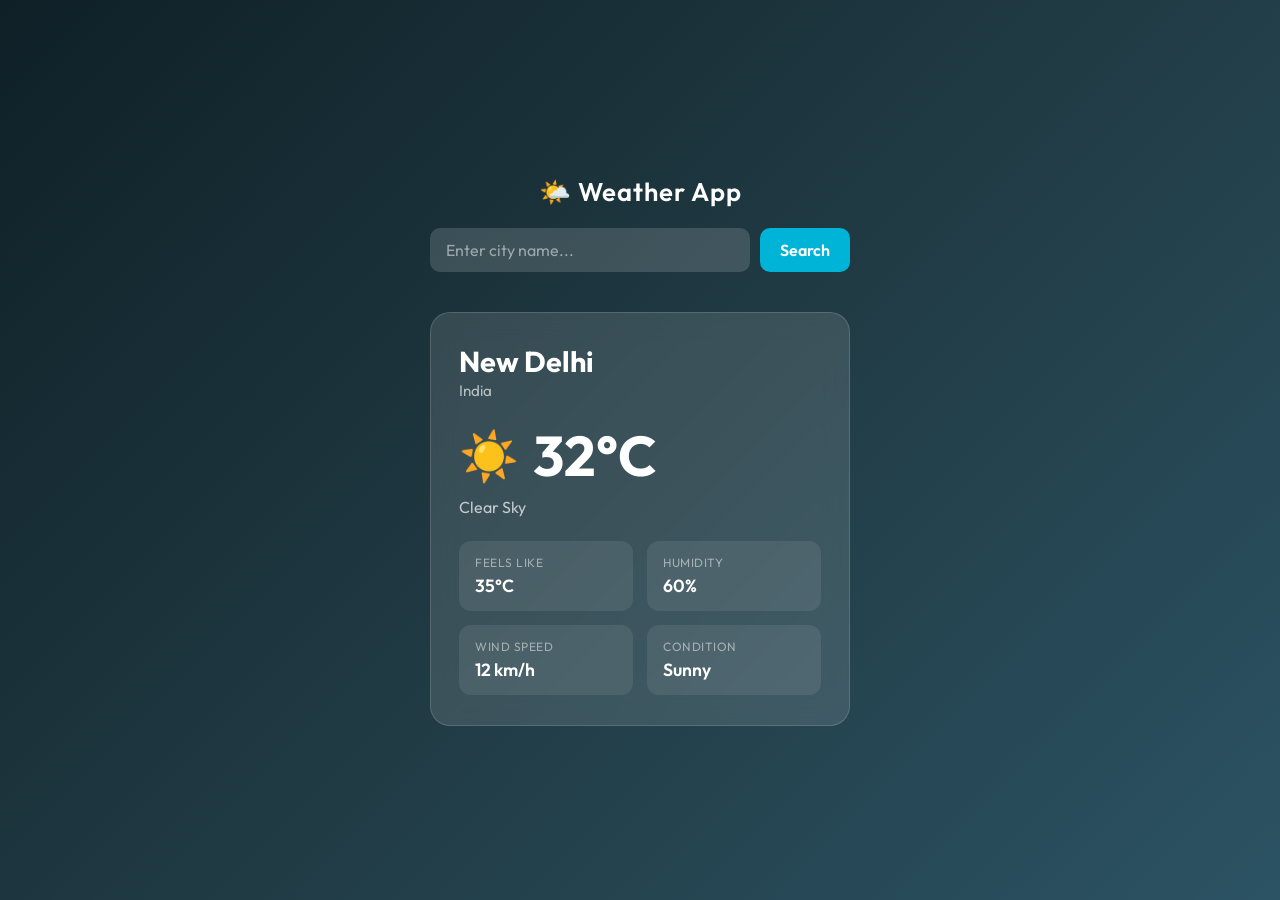
==== index.html @ d6cdc062 "Rename to index.html" ====
<!DOCTYPE html>
<html lang="en">
<head>
  <meta charset="UTF-8" />
  <meta name="viewport" content="width=device-width, initial-scale=1.0" />
  <title>Weather App</title>
  <link rel="preconnect" href="https://fonts.googleapis.com" />
  <link rel="preconnect" href="https://fonts.gstatic.com" crossorigin />
  <link href="https://fonts.googleapis.com/css2?family=Outfit:wght@400;500;600;700&display=swap" rel="stylesheet" />
  <link rel="stylesheet" href="style.css" />
</head>
<body>

  <div class="container">
    <h1 class="app-title">🌤️ Weather App</h1>

    <!-- Search Box -->
    <div class="search-box">
      <input
        type="text"
        id="cityInput"
        placeholder="Enter city name..."
        autocomplete="off"
      />
      <button id="searchBtn">Search</button>
    </div>

    <!-- Error Message -->
    <p class="error-msg" id="errorMsg"></p>

    <!-- Weather Card -->
    <div class="weather-card" id="weatherCard">

      <!-- City Info -->
      <div class="city-info">
        <h2 id="cityName">New Delhi</h2>
        <p id="countryName">India</p>
      </div>

      <!-- Temperature -->
      <div class="temp-box">
        <span id="weatherIcon">☀️</span>
        <h1 id="temperature">32°C</h1>
      </div>

      <!-- Description -->
      <p id="description">Clear Sky</p>

      <!-- Details Grid -->
      <div class="details-grid">
        <div class="detail-item">
          <span class="label">Feels Like</span>
          <span id="feelsLike">35°C</span>
        </div>
        <div class="detail-item">
          <span class="label">Humidity</span>
          <span id="humidity">60%</span>
        </div>
        <div class="detail-item">
          <span class="label">Wind Speed</span>
          <span id="windSpeed">12 km/h</span>
        </div>
        <div class="detail-item">
          <span class="label">Condition</span>
          <span id="condition">Sunny</span>
        </div>
      </div>

    </div>
  </div>

  <script src="script.js"></script>
</body>
</html>
---- style.css ----
* {
  margin: 0;
  padding: 0;
  box-sizing: border-box;
}

body {
  font-family: 'Outfit', sans-serif;
  background: linear-gradient(135deg, #0f2027, #203a43, #2c5364);
  min-height: 100vh;
  display: flex;
  align-items: center;
  justify-content: center;
  padding: 20px;
}

.container {
  width: 100%;
  max-width: 420px;
}

.app-title {
  text-align: center;
  color: #ffffff;
  font-size: 1.6rem;
  font-weight: 600;
  margin-bottom: 20px;
  letter-spacing: 1px;
}

/* Search Box */
.search-box {
  display: flex;
  gap: 10px;
  margin-bottom: 12px;
}

.search-box input {
  flex: 1;
  padding: 12px 16px;
  border: none;
  border-radius: 10px;
  background: rgba(255, 255, 255, 0.15);
  color: #fff;
  font-size: 1rem;
  font-family: 'Outfit', sans-serif;
  outline: none;
  transition: background 0.3s;
}

.search-box input::placeholder {
  color: rgba(255, 255, 255, 0.5);
}

.search-box input:focus {
  background: rgba(255, 255, 255, 0.22);
}

.search-box button {
  padding: 12px 20px;
  background: #00b4d8;
  color: #fff;
  border: none;
  border-radius: 10px;
  font-size: 1rem;
  font-family: 'Outfit', sans-serif;
  font-weight: 600;
  cursor: pointer;
  transition: background 0.3s, transform 0.15s;
}

.search-box button:hover {
  background: #0096c7;
}

.search-box button:active {
  transform: scale(0.97);
}

/* Error */
.error-msg {
  color: #ff6b6b;
  text-align: center;
  font-size: 0.9rem;
  min-height: 20px;
  margin-bottom: 8px;
}

/* Weather Card */
.weather-card {
  background: rgba(255, 255, 255, 0.12);
  backdrop-filter: blur(12px);
  -webkit-backdrop-filter: blur(12px);
  border-radius: 20px;
  padding: 30px 28px;
  color: #fff;
  border: 1px solid rgba(255, 255, 255, 0.15);
  animation: fadeIn 0.4s ease;
}

@keyframes fadeIn {
  from { opacity: 0; transform: translateY(10px); }
  to   { opacity: 1; transform: translateY(0); }
}

.city-info h2 {
  font-size: 1.8rem;
  font-weight: 700;
}

.city-info p {
  font-size: 0.95rem;
  color: rgba(255, 255, 255, 0.65);
  margin-top: 2px;
}

.temp-box {
  display: flex;
  align-items: center;
  gap: 14px;
  margin: 20px 0 6px;
}

.temp-box span {
  font-size: 3rem;
}

.temp-box h1 {
  font-size: 3.5rem;
  font-weight: 700;
}

#description {
  font-size: 1rem;
  color: rgba(255, 255, 255, 0.7);
  margin-bottom: 24px;
  text-transform: capitalize;
}

/* Details Grid */
.details-grid {
  display: grid;
  grid-template-columns: 1fr 1fr;
  gap: 14px;
}

.detail-item {
  background: rgba(255, 255, 255, 0.08);
  border-radius: 12px;
  padding: 14px 16px;
  display: flex;
  flex-direction: column;
  gap: 4px;
  transition: background 0.2s;
}

.detail-item:hover {
  background: rgba(255, 255, 255, 0.13);
}

.detail-item .label {
  font-size: 0.75rem;
  color: rgba(255, 255, 255, 0.5);
  text-transform: uppercase;
  letter-spacing: 0.5px;
}

.detail-item span:last-child {
  font-size: 1.1rem;
  font-weight: 600;
}
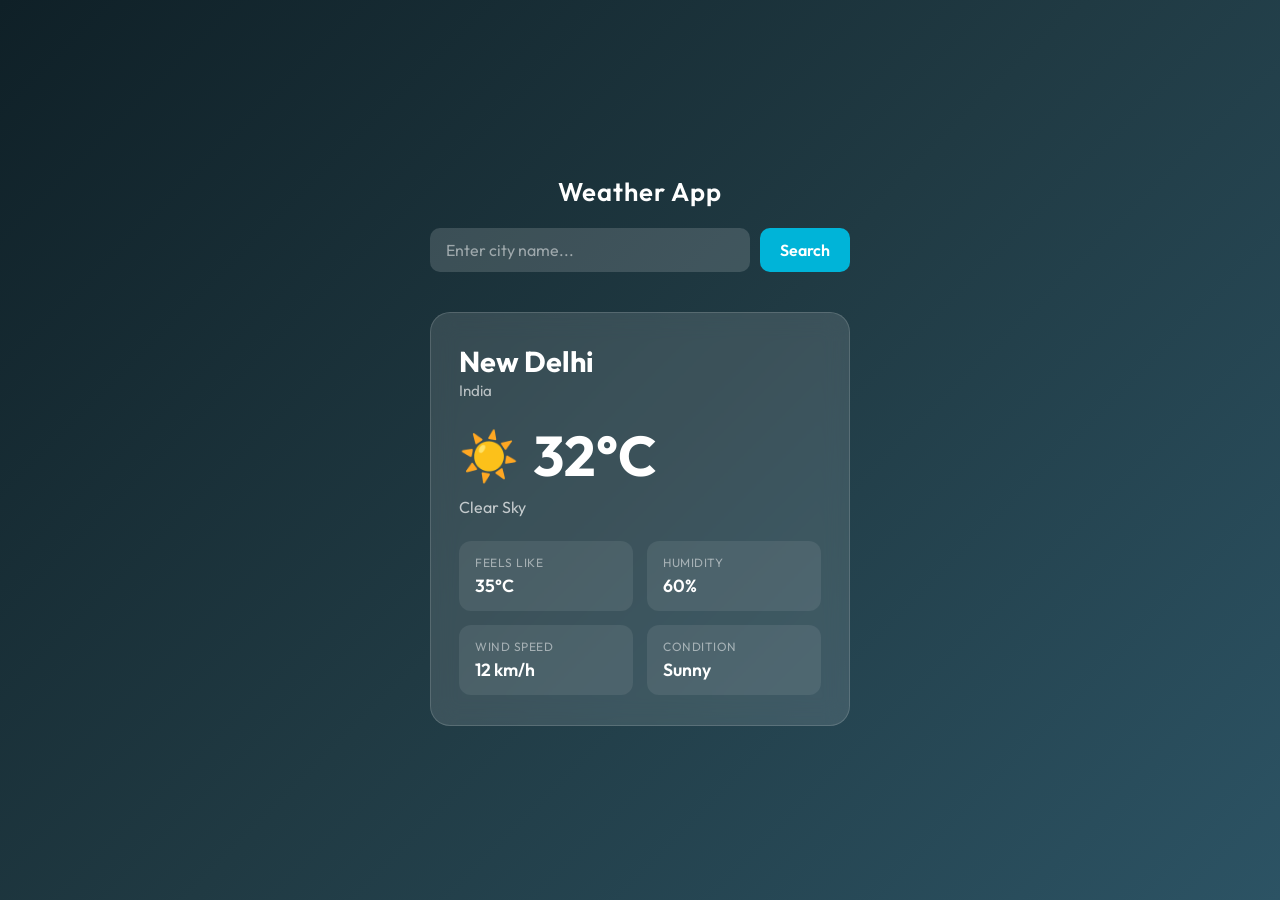
==== commit e2ea0b0b: "Fix index.html encoding" ====
--- a/index.html
+++ b/index.html
@@ -12,41 +12,25 @@
 <body>
 
   <div class="container">
-    <h1 class="app-title">🌤️ Weather App</h1>
+    <h1 class="app-title">Weather App</h1>
 
-    <!-- Search Box -->
     <div class="search-box">
-      <input
-        type="text"
-        id="cityInput"
-        placeholder="Enter city name..."
-        autocomplete="off"
-      />
+      <input type="text" id="cityInput" placeholder="Enter city name..." autocomplete="off" />
       <button id="searchBtn">Search</button>
     </div>
 
-    <!-- Error Message -->
     <p class="error-msg" id="errorMsg"></p>
 
-    <!-- Weather Card -->
     <div class="weather-card" id="weatherCard">
-
-      <!-- City Info -->
       <div class="city-info">
         <h2 id="cityName">New Delhi</h2>
         <p id="countryName">India</p>
       </div>
-
-      <!-- Temperature -->
       <div class="temp-box">
         <span id="weatherIcon">☀️</span>
         <h1 id="temperature">32°C</h1>
       </div>
-
-      <!-- Description -->
       <p id="description">Clear Sky</p>
-
-      <!-- Details Grid -->
       <div class="details-grid">
         <div class="detail-item">
           <span class="label">Feels Like</span>
@@ -65,7 +49,6 @@
           <span id="condition">Sunny</span>
         </div>
       </div>
-
     </div>
   </div>
 
